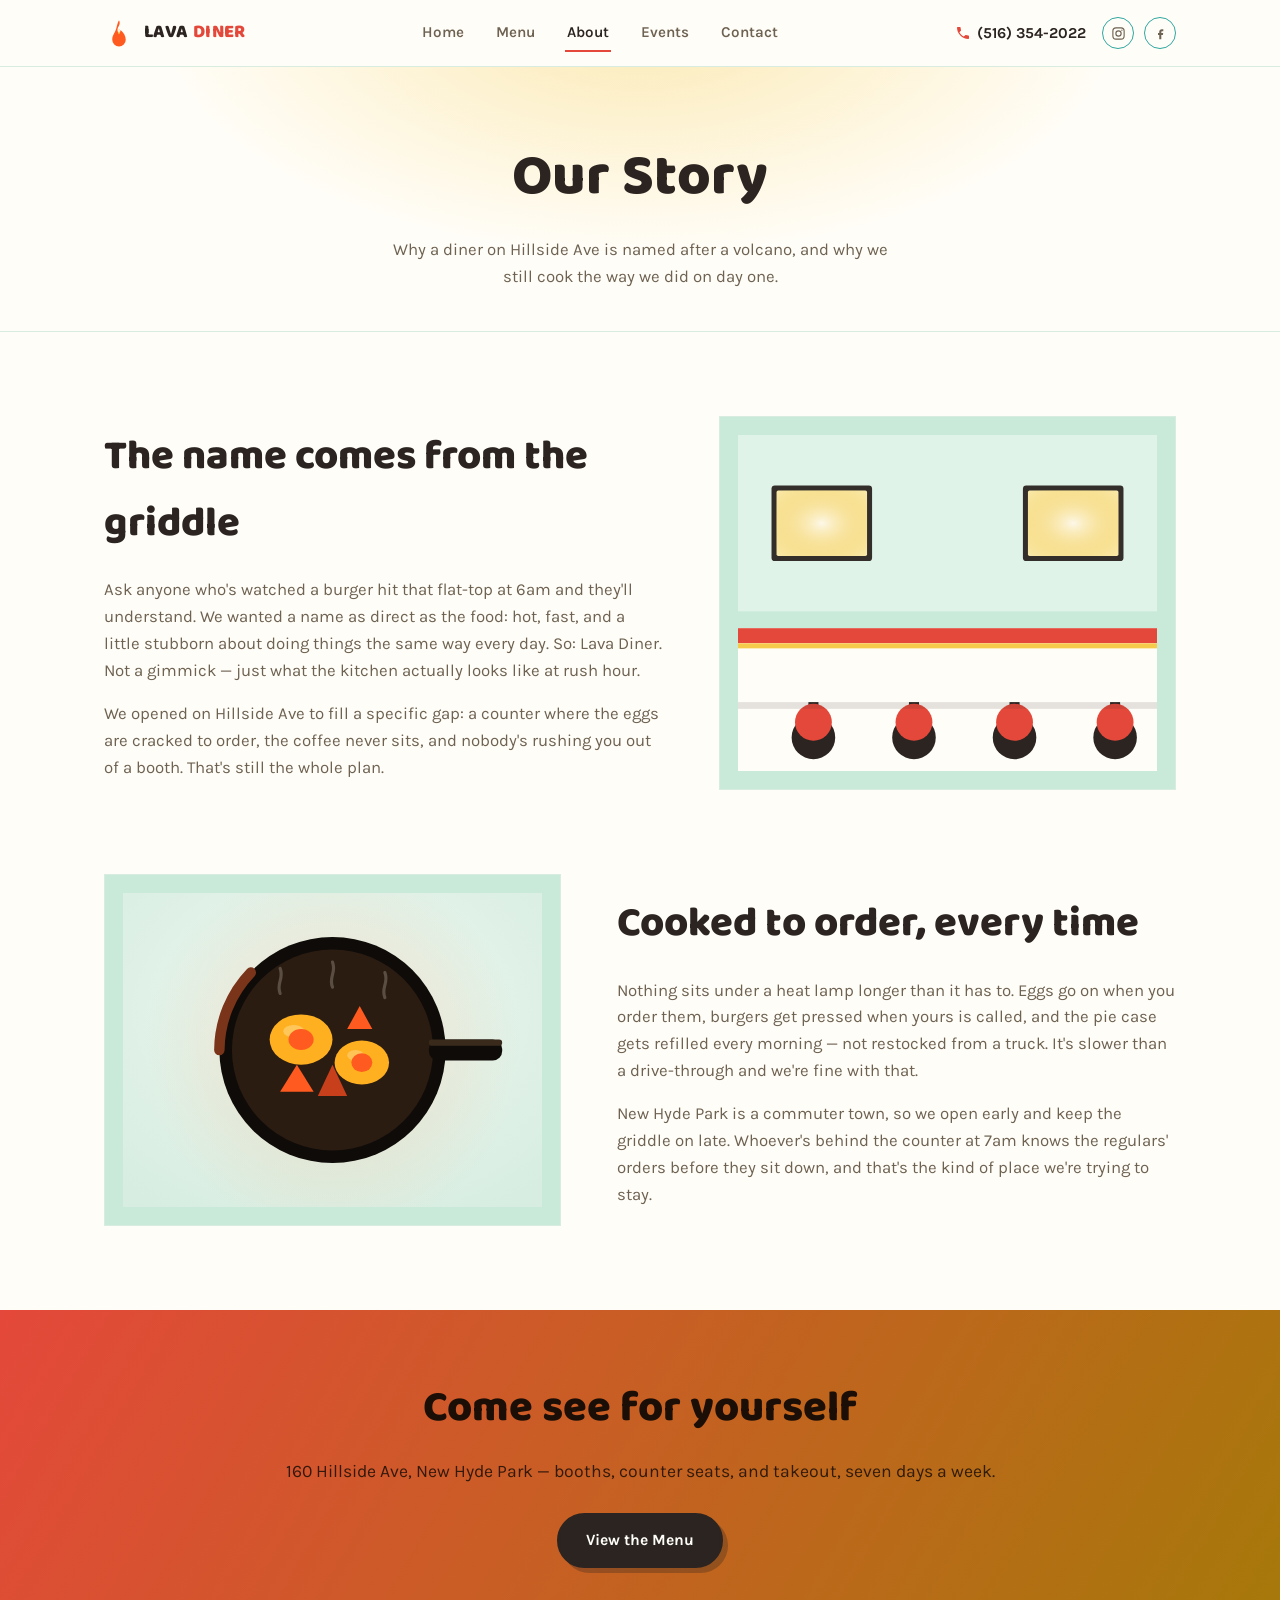
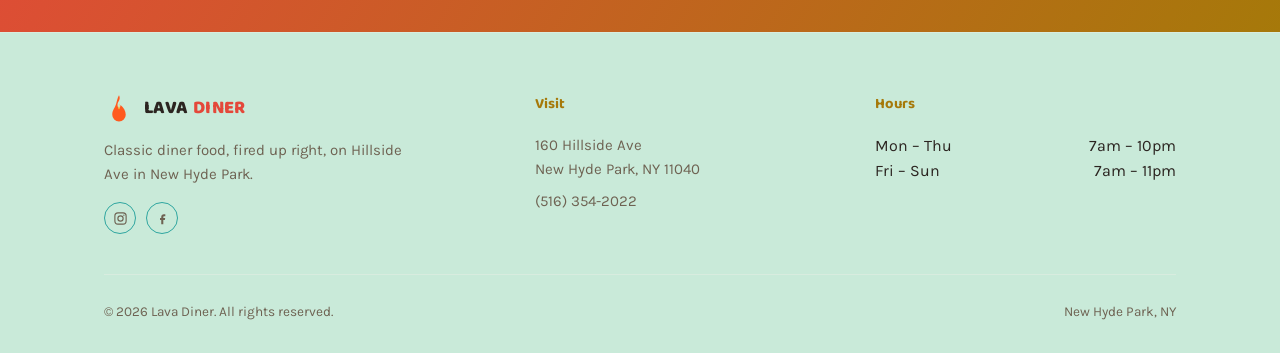
==== about.html @ 0162d8e3 "Add Lava Diner website — Sunshine Diner theme Static site for Lava Diner (160 Hillside Ave, New Hyde" ====
<!DOCTYPE html>
<html lang="en">
<head>
<meta charset="UTF-8">
<meta name="viewport" content="width=device-width, initial-scale=1.0">
<title>Our Story | Lava Diner</title>
<meta name="description" content="How Lava Diner started on Hillside Ave in New Hyde Park, NY, and why we still cook everything to order.">
<meta name="theme-color" content="#15100c">
<link rel="icon" type="image/svg+xml" href="favicon.svg">
<link rel="stylesheet" href="styles.css">
</head>
<body>

<header class="site-header">
  <div class="wrap">
    <a href="index.html" class="brand">
      <svg viewBox="0 0 40 40" fill="none" xmlns="http://www.w3.org/2000/svg">
        <path d="M20 3c3 6-2 8-2 13 0 3 2 5 2 5s2-2 2-5c4 3 7 8 7 13a9 9 0 1 1-18 0c0-6 3-8 5-14 1-3 2-9 4-12z" fill="#ff5a1f"/>
        <path d="M20 14c1.5 3-1 4-1 6.5a1 1 0 0 0 2 0c0-2.5-2-3.5-1-6.5z" fill="#ffb020"/>
      </svg>
      <span class="brand-name">LAVA <span>DINER</span></span>
    </a>

    <nav class="main-nav" id="main-nav" aria-label="Primary">
      <a href="index.html">Home</a>
      <a href="menu.html">Menu</a>
      <a href="about.html" aria-current="page">About</a>
      <a href="events.html">Events</a>
      <a href="index.html#contact">Contact</a>
    </nav>

    <div class="header-actions">
      <a class="header-phone" href="tel:+15163542022">
        <svg viewBox="0 0 24 24" fill="none"><path d="M6.6 10.8c1.4 2.8 3.8 5.2 6.6 6.6l2.2-2.2c.3-.3.7-.4 1-.2 1.1.4 2.3.6 3.6.6.6 0 1 .4 1 1V20c0 .6-.4 1-1 1C10.8 21 3 13.2 3 3.9c0-.6.4-1 1-1h3.4c.6 0 1 .4 1 1 0 1.3.2 2.5.6 3.6.1.4 0 .8-.2 1l-2.2 2.3z" fill="currentColor"/></svg>
        <span class="phone-text">(516) 354-2022</span>
      </a>
      <div class="social-row">
        <a href="https://instagram.com/" target="_blank" rel="noopener" aria-label="Lava Diner on Instagram">
          <svg viewBox="0 0 24 24" fill="none"><rect x="3" y="3" width="18" height="18" rx="5" stroke="currentColor" stroke-width="1.8"/><circle cx="12" cy="12" r="4.2" stroke="currentColor" stroke-width="1.8"/><circle cx="17.4" cy="6.6" r="1.1" fill="currentColor"/></svg>
        </a>
        <a href="https://facebook.com/" target="_blank" rel="noopener" aria-label="Lava Diner on Facebook">
          <svg viewBox="0 0 24 24" fill="none"><path d="M14 8.5h2.5V5.3h-2.5c-2.2 0-4 1.8-4 4v1.8H8v3.2h2v6.7h3.3v-6.7h2.5l.5-3.2h-3v-1.5c0-.6.5-1.1 1.7-1.1z" fill="currentColor"/></svg>
        </a>
      </div>
    </div>

    <button class="nav-toggle" aria-label="Toggle menu" aria-expanded="false" aria-controls="main-nav" onclick="var n=document.getElementById('main-nav'),open=n.classList.toggle('is-open');this.classList.toggle('is-open',open);this.setAttribute('aria-expanded',open)">
      <svg class="icon-menu" viewBox="0 0 24 24" fill="none"><path d="M4 6h16M4 12h16M4 18h16" stroke="currentColor" stroke-width="2" stroke-linecap="round"/></svg>
      <svg class="icon-close" viewBox="0 0 24 24" fill="none"><path d="M6 6l12 12M18 6L6 18" stroke="currentColor" stroke-width="2" stroke-linecap="round"/></svg>
    </button>
  </div>
</header>

<main>

  <section class="menu-hero">
    <div class="wrap">
      <h1>Our Story</h1>
      <p>Why a diner on Hillside Ave is named after a volcano, and why we still cook the way we did on day one.</p>
    </div>
  </section>

  <section class="section">
    <div class="wrap about-grid">
      <div class="about-copy">
        <h2 class="about-heading">The name comes from the griddle</h2>
        <p>Ask anyone who's watched a burger hit that flat-top at 6am and they'll understand. We wanted a name as direct as the food: hot, fast, and a little stubborn about doing things the same way every day. So: Lava Diner. Not a gimmick — just what the kitchen actually looks like at rush hour.</p>
        <p>We opened on Hillside Ave to fill a specific gap: a counter where the eggs are cracked to order, the coffee never sits, and nobody's rushing you out of a booth. That's still the whole plan.</p>
      </div>
      <div class="about-art">
        <img src="images/diner-interior.svg" alt="Illustration of the Lava Diner counter with stools facing a warm, glowing pass-through window">
      </div>
    </div>
  </section>

  <section class="section section--tight-top">
    <div class="wrap about-grid about-grid--reverse">
      <div class="about-art">
        <img src="images/dish-skillet.svg" alt="Cast-iron skillet with fried eggs, peppers, and onions">
      </div>
      <div class="about-copy">
        <h2 class="about-heading">Cooked to order, every time</h2>
        <p>Nothing sits under a heat lamp longer than it has to. Eggs go on when you order them, burgers get pressed when yours is called, and the pie case gets refilled every morning — not restocked from a truck. It's slower than a drive-through and we're fine with that.</p>
        <p>New Hyde Park is a commuter town, so we open early and keep the griddle on late. Whoever's behind the counter at 7am knows the regulars' orders before they sit down, and that's the kind of place we're trying to stay.</p>
      </div>
    </div>
  </section>

  <section class="cta-band">
    <div class="wrap">
      <h2>Come see for yourself</h2>
      <p>160 Hillside Ave, New Hyde Park — booths, counter seats, and takeout, seven days a week.</p>
      <a href="menu.html" class="btn btn-primary">View the Menu</a>
    </div>
  </section>

</main>

<footer class="site-footer">
  <div class="wrap">
    <div class="footer-grid">
      <div class="footer-brand">
        <a href="index.html" class="brand">
          <svg viewBox="0 0 40 40" fill="none" xmlns="http://www.w3.org/2000/svg">
            <path d="M20 3c3 6-2 8-2 13 0 3 2 5 2 5s2-2 2-5c4 3 7 8 7 13a9 9 0 1 1-18 0c0-6 3-8 5-14 1-3 2-9 4-12z" fill="#ff5a1f"/>
            <path d="M20 14c1.5 3-1 4-1 6.5a1 1 0 0 0 2 0c0-2.5-2-3.5-1-6.5z" fill="#ffb020"/>
          </svg>
          <span class="brand-name">LAVA <span>DINER</span></span>
        </a>
        <p>Classic diner food, fired up right, on Hillside Ave in New Hyde Park.</p>
        <div class="footer-social">
          <div class="social-row">
            <a href="https://instagram.com/" target="_blank" rel="noopener" aria-label="Lava Diner on Instagram">
              <svg viewBox="0 0 24 24" fill="none"><rect x="3" y="3" width="18" height="18" rx="5" stroke="currentColor" stroke-width="1.8"/><circle cx="12" cy="12" r="4.2" stroke="currentColor" stroke-width="1.8"/><circle cx="17.4" cy="6.6" r="1.1" fill="currentColor"/></svg>
            </a>
            <a href="https://facebook.com/" target="_blank" rel="noopener" aria-label="Lava Diner on Facebook">
              <svg viewBox="0 0 24 24" fill="none"><path d="M14 8.5h2.5V5.3h-2.5c-2.2 0-4 1.8-4 4v1.8H8v3.2h2v6.7h3.3v-6.7h2.5l.5-3.2h-3v-1.5c0-.6.5-1.1 1.7-1.1z" fill="currentColor"/></svg>
            </a>
          </div>
        </div>
      </div>
      <div class="footer-col">
        <h4>Visit</h4>
        <a href="https://www.google.com/maps/search/?api=1&query=160+Hillside+Ave+New+Hyde+Park+NY+11040" target="_blank" rel="noopener">160 Hillside Ave<br>New Hyde Park, NY 11040</a>
        <a href="tel:+15163542022">(516) 354-2022</a>
      </div>
      <div class="footer-col">
        <h4>Hours</h4>
        <div class="footer-hours-row"><span>Mon – Thu</span><span>7am – 10pm</span></div>
        <div class="footer-hours-row"><span>Fri – Sun</span><span>7am – 11pm</span></div>
      </div>
    </div>
    <div class="footer-bottom">
      <span>&copy; 2026 Lava Diner. All rights reserved.</span>
      <span>New Hyde Park, NY</span>
    </div>
  </div>
</footer>

</body>
</html>
---- styles.css ----
/* Lava Diner — shared styles */

@import url('https://fonts.googleapis.com/css2?family=Baloo+2:wght@500;600;700;800&family=Karla:wght@400;500;600;700;800&display=swap');

:root {
  /* "Sunshine Diner" — bright 1950s daytime Americana. Names kept
     as-is (char/cream/rust) so every rule below still works; only
     what they point to has changed. */
  --char: #fffdf7;
  --char-2: #c9ead9;
  --char-3: #e3f4ec;
  --ember: #e4483a;
  --molten: #a6790a;
  --rust: #2fa6a0;
  --rust-dim: #d8ecdf;
  --cream: #2b2420;
  --cream-dim: #6e6252;

  --ink: #2b2420;

  --font-display: 'Baloo 2', 'Segoe UI', sans-serif;
  --font-neon: 'Baloo 2', 'Segoe UI', sans-serif;
  --font-body: 'Karla', 'Segoe UI', sans-serif;

  color-scheme: light;
}

* { box-sizing: border-box; }

html { scroll-behavior: smooth; }

body {
  position: relative;
  margin: 0;
  background: var(--char);
  color: var(--cream);
  font-family: var(--font-body);
  font-size: 16px;
  line-height: 1.6;
  -webkit-font-smoothing: antialiased;
}

.site-header, main, .site-footer { position: relative; z-index: 1; }

img { max-width: 100%; display: block; }

a { color: inherit; }

.wrap {
  width: 100%;
  max-width: 1120px;
  margin: 0 auto;
  padding: 0 24px;
}

/* Focus visibility */
a:focus-visible,
button:focus-visible {
  outline: 2px solid var(--molten);
  outline-offset: 3px;
}

/* ---------- Header ---------- */

.site-header {
  position: sticky;
  top: 0;
  z-index: 40;
  background: rgba(255, 253, 247, 0.92);
  backdrop-filter: blur(6px);
  border-bottom: 1px solid var(--rust-dim);
}

.site-header .wrap {
  display: flex;
  align-items: center;
  justify-content: space-between;
  gap: 20px;
  padding-top: 14px;
  padding-bottom: 14px;
}

.brand {
  display: flex;
  align-items: center;
  gap: 10px;
  text-decoration: none;
  flex-shrink: 0;
}

.brand svg { width: 30px; height: 30px; }

.brand-name {
  font-family: var(--font-display);
  font-weight: 800;
  font-size: 1.15rem;
  letter-spacing: 0.02em;
  color: var(--cream);
}

.brand-name span { color: var(--ember); }

.main-nav {
  display: flex;
  align-items: center;
  gap: 28px;
}

.main-nav a {
  text-decoration: none;
  color: var(--cream-dim);
  font-weight: 600;
  font-size: 0.95rem;
  padding: 6px 2px;
  border-bottom: 2px solid transparent;
  transition: color 0.15s ease, border-color 0.15s ease;
}

.main-nav a:hover,
.main-nav a[aria-current="page"] {
  color: var(--cream);
  border-color: var(--ember);
}

.header-actions {
  display: flex;
  align-items: center;
  gap: 16px;
  flex-shrink: 0;
}

.header-phone {
  display: flex;
  align-items: center;
  gap: 6px;
  text-decoration: none;
  color: var(--cream);
  font-weight: 700;
  font-size: 0.95rem;
  white-space: nowrap;
}

.header-phone svg { width: 16px; height: 16px; color: var(--ember); flex-shrink: 0; }

.social-row {
  display: flex;
  gap: 10px;
}

.social-row a {
  display: flex;
  align-items: center;
  justify-content: center;
  width: 32px;
  height: 32px;
  border-radius: 50%;
  border: 1px solid var(--rust);
  color: var(--cream-dim);
  text-decoration: none;
  transition: border-color 0.15s ease, color 0.15s ease, background 0.15s ease;
}

.social-row a:hover {
  border-color: var(--ember);
  color: var(--char);
  background: var(--ember);
}

.social-row svg { width: 15px; height: 15px; }

.nav-toggle {
  display: none;
  background: none;
  border: 1px solid var(--rust);
  border-radius: 6px;
  color: var(--cream);
  width: 40px;
  height: 40px;
  align-items: center;
  justify-content: center;
  flex-shrink: 0;
}

.nav-toggle svg { width: 20px; height: 20px; }

/* ---------- Buttons ---------- */

.btn {
  display: inline-flex;
  align-items: center;
  gap: 8px;
  padding: 12px 26px;
  border-radius: 999px;
  font-weight: 700;
  font-size: 0.98rem;
  text-decoration: none;
  border: 3px solid var(--ink);
  cursor: pointer;
  transition: transform 0.12s ease, box-shadow 0.12s ease, background 0.15s ease, color 0.15s ease;
}

.btn:active { transform: translate(3px, 3px); box-shadow: none !important; }

.btn-primary {
  background: var(--ember);
  color: var(--char);
  box-shadow: 4px 4px 0 var(--ink);
}

.btn-primary:hover {
  background: #c93a2d;
  box-shadow: 5px 5px 0 var(--ink);
}

.btn-outline {
  background: var(--char);
  border-color: var(--ink);
  color: var(--ink);
  box-shadow: 4px 4px 0 var(--rust);
}

.btn-outline:hover {
  background: var(--char-3);
  box-shadow: 5px 5px 0 var(--rust);
}

/* ---------- Hero ---------- */

.hero {
  position: relative;
  overflow: hidden;
  padding: 88px 0 64px;
  background: var(--char-2);
  border-bottom: 1px solid var(--rust-dim);
}

.hero .wrap {
  position: relative;
  z-index: 1;
  text-align: center;
  display: flex;
  flex-direction: column;
  align-items: center;
}

/* A vintage badge patch, not a glowing sign — thick outline, flat
   offset shadow, a little crooked, like it was stamped on. */
.sign-board {
  position: relative;
  display: inline-block;
  padding: 34px 50px 28px;
  background: var(--char);
  border: 4px solid var(--ink);
  border-radius: 40px;
  transform: rotate(-2deg);
  box-shadow: 8px 8px 0 var(--ember);
  margin-bottom: 14px;
  animation: badge-pop 0.5s cubic-bezier(.26,1.6,.5,1) 1;
}

.hero h1 {
  margin: 0;
  display: flex;
  flex-direction: column;
  align-items: center;
  line-height: 0.9;
}

.sign-script {
  font-family: var(--font-neon);
  font-weight: 800;
  font-size: clamp(2.6rem, 6.4vw, 4.6rem);
  letter-spacing: -0.01em;
  color: var(--ember);
}

.sign-block {
  font-family: var(--font-display);
  font-weight: 600;
  font-size: clamp(1rem, 2.4vw, 1.5rem);
  letter-spacing: 0.14em;
  color: var(--ink);
  margin-top: 4px;
}

@keyframes badge-pop {
  0%   { opacity: 0; transform: rotate(-2deg) scale(0.82); }
  65%  { opacity: 1; transform: rotate(-2deg) scale(1.05); }
  100% { opacity: 1; transform: rotate(-2deg) scale(1); }
}

@media (prefers-reduced-motion: reduce) {
  .sign-board { animation: none; }
}

.hero-tagline {
  max-width: 46ch;
  margin: 22px 0 34px;
  font-size: 1.2rem;
  color: var(--cream-dim);
}

.hero-ctas {
  display: flex;
  gap: 16px;
  flex-wrap: wrap;
  justify-content: center;
}

/* Checker strip — a nod to the tile at the foot of every counter */
.checker-strip {
  height: 14px;
  background-image:
    linear-gradient(45deg, var(--ember) 25%, transparent 25%, transparent 75%, var(--ember) 75%),
    linear-gradient(45deg, var(--ember) 25%, var(--char) 25%, var(--char) 75%, var(--ember) 75%);
  background-size: 14px 14px;
  background-position: 0 0, 7px 7px;
  border-bottom: 1px solid var(--rust-dim);
}

/* ---------- Info bar (a plain door-sign strip, not a feature grid) ---------- */

.info-strip {
  border-bottom: 1px solid var(--rust-dim);
  background: var(--char-2);
}

.info-bar {
  display: flex;
  flex-wrap: wrap;
  align-items: center;
  gap: 0;
  padding: 18px 0;
}

.info-seg {
  padding: 6px 28px;
  border-left: 1px solid var(--rust-dim);
  font-size: 0.95rem;
  color: var(--cream-dim);
}

.info-seg:first-child { border-left: none; padding-left: 0; }

.info-seg a { color: var(--cream); text-decoration: none; font-weight: 600; }
.info-seg a:hover { color: var(--molten); text-decoration: underline; text-decoration-color: var(--rust); }

.info-status {
  display: inline-flex;
  align-items: center;
  gap: 9px;
  font-weight: 700;
  color: var(--cream);
}

.status-dot {
  width: 9px;
  height: 9px;
  border-radius: 50%;
  background: var(--cream-dim);
  flex-shrink: 0;
}

.status-dot.is-open {
  background: #5fbf6f;
  box-shadow: 0 0 8px rgba(95, 191, 111, 0.7);
}

.status-dot.is-closed {
  background: var(--ember);
  box-shadow: 0 0 8px rgba(228, 72, 58, 0.6);
}

/* ---------- Section shared ---------- */

.section {
  padding: 84px 0;
}

.section--tight-top {
  padding-top: 0;
}

.section-head {
  display: flex;
  align-items: flex-end;
  justify-content: space-between;
  gap: 20px;
  margin-bottom: 40px;
  border-bottom: 1px solid var(--rust-dim);
  padding-bottom: 20px;
}

.section-head h2 {
  font-family: var(--font-display);
  font-weight: 800;
  font-size: clamp(1.8rem, 3.4vw, 2.6rem);
  margin: 0;
  color: var(--cream);
}

.section-head p {
  margin: 8px 0 0;
  color: var(--cream-dim);
  max-width: 50ch;
}

.section-link {
  text-decoration: none;
  font-weight: 700;
  color: var(--ember);
  white-space: nowrap;
  padding-bottom: 4px;
  border-bottom: 2px solid var(--ember);
}

.section-link:hover { color: var(--molten); border-color: var(--molten); }

/* ---------- About ---------- */

.about-grid {
  display: grid;
  grid-template-columns: 1.1fr 0.9fr;
  gap: 56px;
  align-items: center;
}

.about-grid--reverse { grid-template-columns: 0.9fr 1.1fr; }

.about-heading {
  font-family: var(--font-display);
  font-weight: 800;
  font-size: clamp(1.8rem, 3.4vw, 2.6rem);
  margin: 0 0 20px;
  color: var(--cream);
}

.about-copy p {
  color: var(--cream-dim);
  font-size: 1.05rem;
  margin: 0 0 16px;
}

.about-copy p:last-child { margin-bottom: 0; }

.about-copy strong { color: var(--cream); }

.about-art {
  border: 1px solid var(--rust-dim);
  background: var(--char-2);
  padding: 18px;
}

/* ---------- Gallery ---------- */

.gallery-grid {
  display: grid;
  grid-template-columns: 1.3fr 1fr 1fr;
  grid-template-rows: 200px 200px;
  gap: 18px;
}

.gallery-item:nth-child(1) { grid-column: 1; grid-row: 1 / span 2; }
.gallery-item:nth-child(2) { grid-column: 2; grid-row: 1; }
.gallery-item:nth-child(3) { grid-column: 3; grid-row: 1; }
.gallery-item:nth-child(4) { grid-column: 2 / span 2; grid-row: 2; }

.gallery-item {
  display: flex;
  flex-direction: column;
  background: var(--char-2);
  border: 2px solid var(--ink);
  overflow: hidden;
  transition: box-shadow 0.15s ease, transform 0.15s ease;
}

.gallery-item:hover {
  box-shadow: 6px 6px 0 var(--ember);
  transform: translate(-3px, -3px);
}

.gallery-item img {
  width: 100%;
  flex: 1;
  min-height: 0;
  object-fit: cover;
}

/* Crops in on studio product shots (white backdrop) so they don't
   leave a bright, out-of-place margin against the dark tile. */
.img-zoom { transform: scale(3.2); }
.img-zoom-sm { transform: scale(1.35); }
.img-zoom-md { transform: scale(1.6); }
.menu-category-image--shake {
  background-image: url('images/Milkshake.jpg');
  background-size: 460% auto;
  background-position: 50% 22%;
  background-repeat: no-repeat;
}

.gallery-cap {
  padding: 14px 16px;
  font-weight: 600;
  font-size: 0.92rem;
  color: var(--cream-dim);
  border-top: 1px solid var(--rust-dim);
}

/* ---------- Menu teaser (home) ---------- */

.menu-teaser {
  background: var(--char-2);
  border-top: 1px solid var(--rust-dim);
  border-bottom: 1px solid var(--rust-dim);
}

.teaser-grid {
  display: grid;
  grid-template-columns: repeat(3, 1fr);
  gap: 0;
}

.teaser-col {
  padding: 40px 36px;
  border-left: 1px solid var(--rust-dim);
}

.teaser-col:first-child { border-left: none; }

.teaser-col h3 {
  font-family: var(--font-display);
  font-weight: 700;
  font-size: 1.05rem;
  margin: 0 0 16px;
  color: var(--molten);
}

.teaser-list {
  list-style: none;
  margin: 0;
  padding: 0;
}

.teaser-list li {
  display: flex;
  justify-content: space-between;
  gap: 10px;
  padding: 9px 0;
  border-bottom: 1px dashed var(--rust-dim);
  font-size: 0.94rem;
  color: var(--cream-dim);
}

.teaser-list li:last-child { border-bottom: none; }

.teaser-list .price {
  color: var(--cream);
  font-weight: 700;
  white-space: nowrap;
}

/* ---------- CTA band ---------- */

.cta-band {
  background: linear-gradient(120deg, var(--ember), var(--molten));
  color: #1a0e07;
  text-align: center;
  padding: 64px 0;
}

.cta-band h2 {
  font-family: var(--font-display);
  font-weight: 800;
  font-size: clamp(1.8rem, 4vw, 2.7rem);
  margin: 0 0 14px;
}

.cta-band p {
  margin: 0 0 28px;
  font-size: 1.1rem;
  opacity: 0.85;
}

.cta-band .btn-primary {
  background: var(--ink);
  color: var(--char);
  border-color: var(--ink);
  box-shadow: 5px 5px 0 rgba(43, 36, 32, 0.3);
}

.cta-band .btn-primary:hover { background: #40352c; }

/* ---------- Footer ---------- */

.site-footer {
  padding: 60px 0 30px;
  background: var(--char-2);
  border-top: 1px solid var(--rust-dim);
}

.footer-grid {
  display: grid;
  grid-template-columns: 1.3fr 1fr 1fr;
  gap: 40px;
  padding-bottom: 40px;
  border-bottom: 1px solid var(--rust-dim);
}

.footer-brand .brand { margin-bottom: 14px; }

.footer-brand p {
  color: var(--cream-dim);
  max-width: 34ch;
  font-size: 0.94rem;
}

.footer-col h4 {
  font-family: var(--font-display);
  font-weight: 700;
  font-size: 0.92rem;
  color: var(--molten);
  margin: 0 0 16px;
}

.footer-col p, .footer-col a {
  display: block;
  color: var(--cream-dim);
  text-decoration: none;
  font-size: 0.94rem;
  margin: 0 0 8px;
}

.footer-col a:hover { color: var(--ember); }

.footer-hours-row {
  display: flex;
  justify-content: space-between;
  gap: 10px;
}

.footer-social {
  display: flex;
  gap: 10px;
  margin-top: 16px;
}

.footer-bottom {
  padding-top: 26px;
  display: flex;
  justify-content: space-between;
  gap: 16px;
  flex-wrap: wrap;
  color: var(--cream-dim);
  font-size: 0.85rem;
}

/* ---------- Menu page ---------- */

.menu-hero {
  padding: 64px 0 40px;
  text-align: center;
  border-bottom: 1px solid var(--rust-dim);
  background: radial-gradient(ellipse 800px 400px at 50% -20%, rgba(242, 183, 5, 0.28), transparent 60%), var(--char);
}

.menu-hero h1 {
  font-family: var(--font-display);
  font-weight: 800;
  font-size: clamp(2.4rem, 5vw, 3.6rem);
  margin: 0 0 14px;
  color: var(--cream);
}

.menu-hero p {
  color: var(--cream-dim);
  max-width: 50ch;
  margin: 0 auto;
  font-size: 1.05rem;
}

.menu-jump {
  display: flex;
  gap: 10px;
  flex-wrap: wrap;
  justify-content: center;
  margin-top: 28px;
}

.menu-jump a {
  text-decoration: none;
  color: var(--cream-dim);
  border: 1px solid var(--rust);
  padding: 8px 16px;
  border-radius: 999px;
  font-size: 0.88rem;
  font-weight: 600;
  transition: color 0.15s ease, border-color 0.15s ease, background 0.15s ease;
}

.menu-jump a:hover {
  color: var(--char);
  background: var(--molten);
  border-color: var(--molten);
}

.menu-body {
  padding: 60px 0 90px;
}

.menu-category {
  margin-bottom: 56px;
  scroll-margin-top: 90px;
}

.menu-category-image {
  height: 280px;
  margin-bottom: 22px;
  border: 2px solid var(--ink);
  overflow: hidden;
}

.menu-category-image img {
  width: 100%;
  height: 100%;
  object-fit: cover;
}

.menu-category-head {
  display: flex;
  align-items: baseline;
  justify-content: space-between;
  gap: 20px;
  border-bottom: 2px solid var(--rust);
  padding-bottom: 12px;
  margin-bottom: 22px;
}

.menu-category-head h2 {
  font-family: var(--font-display);
  font-weight: 800;
  font-size: 1.5rem;
  margin: 0;
  color: var(--molten);
  letter-spacing: 0.02em;
  display: flex;
  align-items: center;
  gap: 12px;
}

.menu-category-head h2 svg {
  width: 26px;
  height: 26px;
  color: var(--ember);
  flex-shrink: 0;
}

.menu-category-note {
  color: var(--cream-dim);
  font-size: 0.88rem;
  font-style: italic;
}

.menu-items {
  display: grid;
  grid-template-columns: 1fr 1fr;
  gap: 8px 48px;
}

.menu-item {
  padding: 14px 0;
  border-bottom: 1px dashed var(--rust-dim);
}

.menu-item-row {
  display: flex;
  align-items: baseline;
  gap: 8px;
}

.menu-item-name {
  font-weight: 700;
  color: var(--cream);
  font-size: 1.02rem;
  white-space: nowrap;
}

.menu-item-leader {
  flex: 1;
  border-bottom: 2px dotted var(--rust);
  transform: translateY(-4px);
}

.menu-item-price {
  font-weight: 700;
  color: var(--ember);
  white-space: nowrap;
}

.menu-item-desc {
  margin: 5px 0 0;
  color: var(--cream-dim);
  font-size: 0.9rem;
}

.event-list {
  display: flex;
  flex-direction: column;
}

.event-item {
  display: grid;
  grid-template-columns: 170px 1fr;
  gap: 24px;
  padding: 22px 0;
  border-bottom: 1px dashed var(--rust-dim);
}

.event-item:last-child { border-bottom: none; }

.event-when {
  font-family: var(--font-display);
  font-weight: 800;
  color: var(--molten);
  font-size: 0.92rem;
  letter-spacing: 0.02em;
  line-height: 1.4;
}

.event-info h3 {
  margin: 0 0 6px;
  font-family: var(--font-display);
  font-weight: 700;
  font-size: 1.15rem;
  color: var(--cream);
}

.event-info p {
  margin: 0;
  color: var(--cream-dim);
  font-size: 0.95rem;
}

.menu-note-block .note-link { color: var(--molten); font-weight: 600; }

.menu-note-block {
  margin-top: 40px;
  padding: 22px 26px;
  border: 1px solid var(--rust-dim);
  background: var(--char-2);
  color: var(--cream-dim);
  font-size: 0.92rem;
}

/* ---------- Responsive ---------- */

@media (max-width: 880px) {
  .main-nav {
    display: none;
    position: absolute;
    top: 100%;
    left: 0;
    right: 0;
    flex-direction: column;
    align-items: stretch;
    gap: 0;
    background: var(--char-2);
    border-bottom: 1px solid var(--rust-dim);
    padding: 6px 24px 12px;
    box-shadow: 0 12px 24px rgba(0, 0, 0, 0.35);
  }
  .main-nav.is-open { display: flex; }
  .main-nav a {
    padding: 13px 0;
    border-bottom: 1px solid var(--rust-dim);
  }
  .main-nav a:last-child { border-bottom: none; }
  .nav-toggle { display: flex; }
  .nav-toggle .icon-close { display: none; }
  .nav-toggle.is-open .icon-menu { display: none; }
  .nav-toggle.is-open .icon-close { display: block; }
  .about-grid, .about-grid--reverse { grid-template-columns: 1fr; }
  .about-art { order: -1; }
  .gallery-grid { grid-template-columns: repeat(2, 1fr); grid-template-rows: none; }
  .gallery-item:nth-child(1),
  .gallery-item:nth-child(2),
  .gallery-item:nth-child(3),
  .gallery-item:nth-child(4) { grid-column: auto; grid-row: auto; }
  .gallery-item img { aspect-ratio: 4 / 3; flex: none; }
  .teaser-grid { grid-template-columns: 1fr; }
  .teaser-col { border-left: none; border-top: 1px solid var(--rust-dim); }
  .teaser-col:first-child { border-top: none; }
  .info-bar { flex-direction: column; align-items: flex-start; gap: 4px; padding: 20px 0; }
  .info-seg, .info-status { border-left: none; padding-left: 0; }
  .footer-grid { grid-template-columns: 1fr; gap: 30px; }
  .menu-items { grid-template-columns: 1fr; }
  .event-item { grid-template-columns: 1fr; gap: 6px; }
  .header-phone span.phone-text { display: none; }
}

@media (max-width: 520px) {
  .gallery-grid { grid-template-columns: 1fr; }
  .hero { padding: 64px 0 48px; }
  .sign-board { padding: 28px 30px 24px; }
  .section { padding: 60px 0; }
}

@media (prefers-reduced-motion: reduce) {
  html { scroll-behavior: auto; }
  * { transition: none !important; }
}
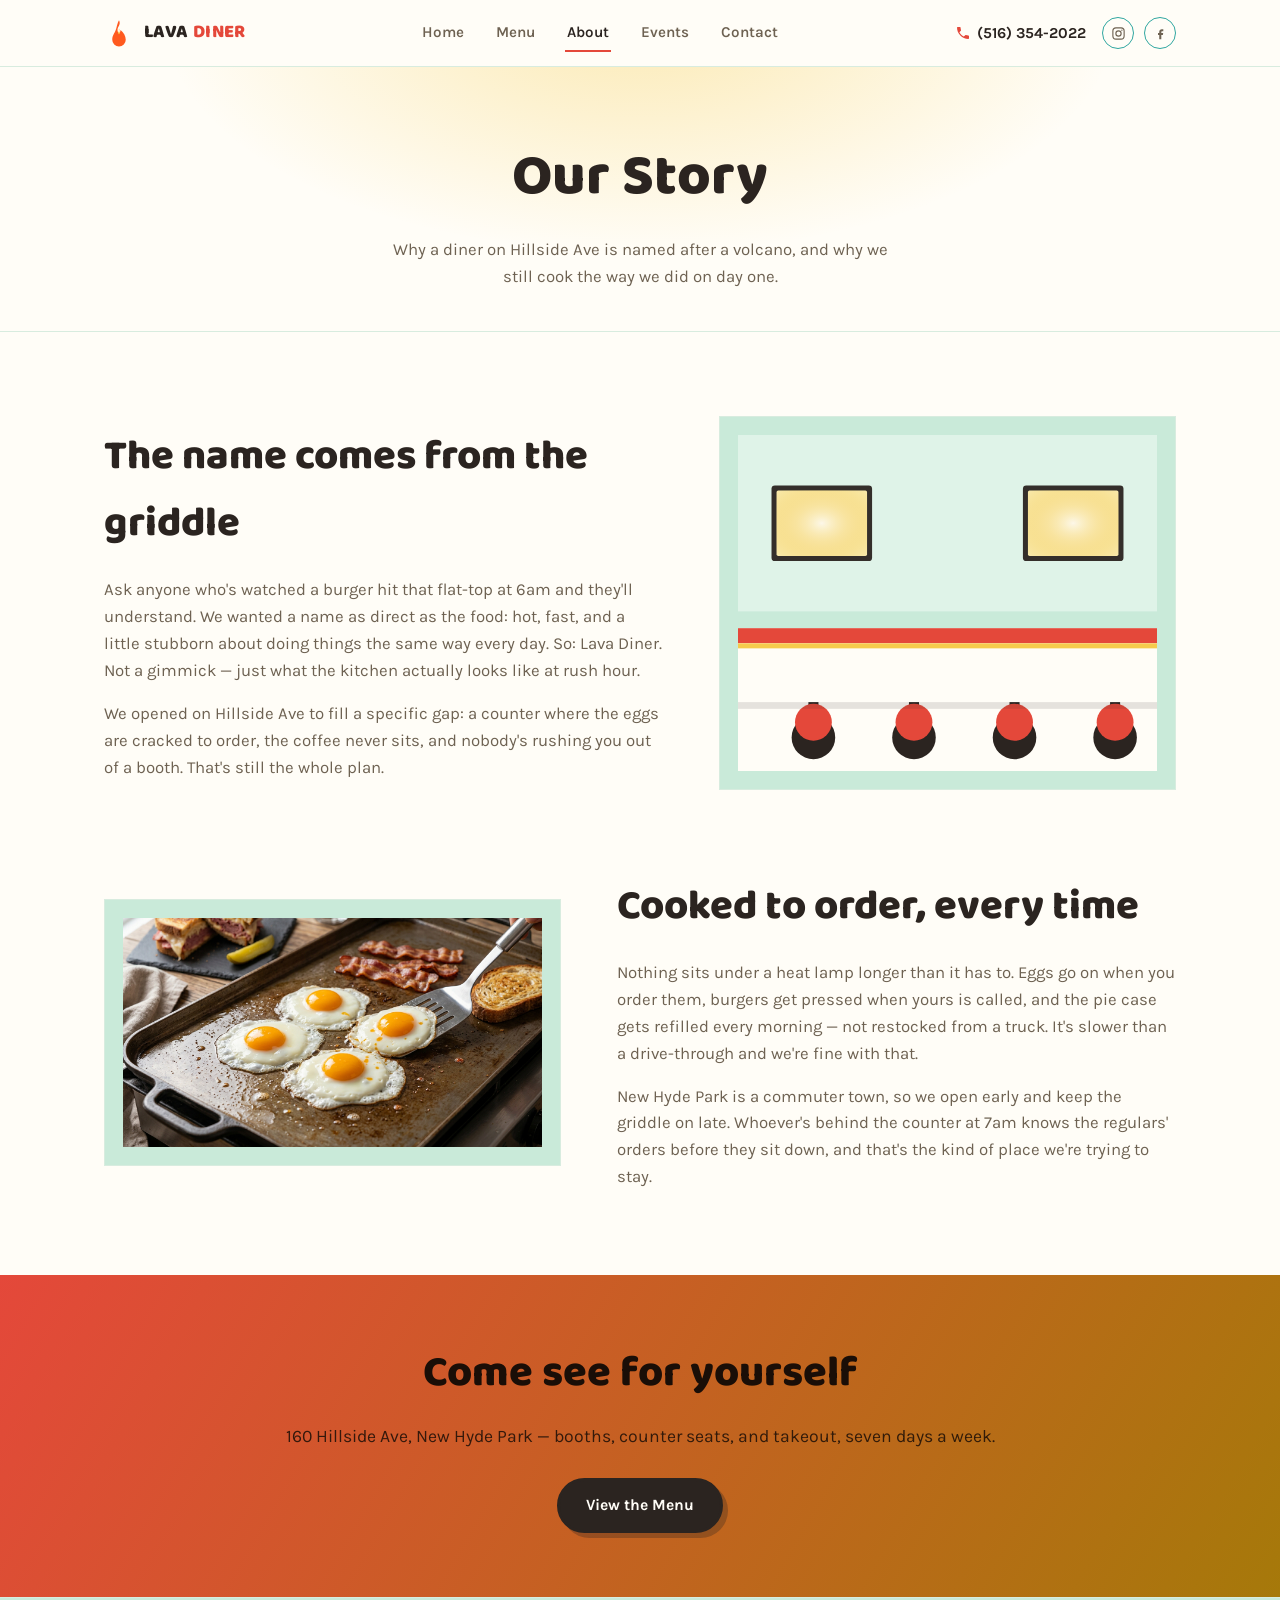
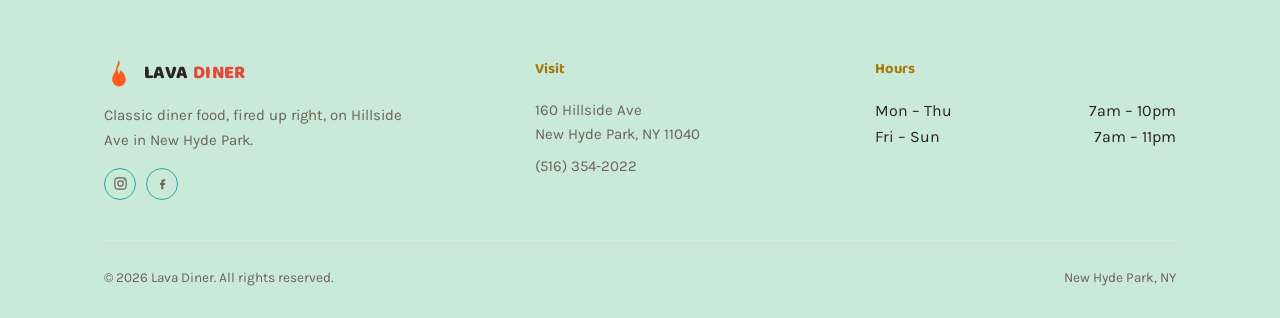
==== commit 9f4ec257: "Add food images to About and Events pages Swap the About page's illustrated skillet for a real gridd" ====
--- a/about.html
+++ b/about.html
@@ -76,7 +76,7 @@
   <section class="section section--tight-top">
     <div class="wrap about-grid about-grid--reverse">
       <div class="about-art">
-        <img src="images/dish-skillet.svg" alt="Cast-iron skillet with fried eggs, peppers, and onions">
+        <img src="images/Eggs.jpg" alt="Eggs frying on the griddle with bacon and toast">
       </div>
       <div class="about-copy">
         <h2 class="about-heading">Cooked to order, every time</h2>
--- a/styles.css
+++ b/styles.css
@@ -329,6 +329,7 @@
   display: flex;
   flex-wrap: wrap;
   align-items: center;
+  justify-content: center;
   gap: 0;
   padding: 18px 0;
 }
@@ -486,17 +487,9 @@
   object-fit: cover;
 }
 
-/* Crops in on studio product shots (white backdrop) so they don't
-   leave a bright, out-of-place margin against the dark tile. */
-.img-zoom { transform: scale(3.2); }
-.img-zoom-sm { transform: scale(1.35); }
+/* Crops in on illustrations that have generous built-in padding, so
+   they don't float small in the middle of an otherwise-empty frame. */
 .img-zoom-md { transform: scale(1.6); }
-.menu-category-image--shake {
-  background-image: url('images/Milkshake.jpg');
-  background-size: 460% auto;
-  background-position: 50% 22%;
-  background-repeat: no-repeat;
-}
 
 .gallery-cap {
   padding: 14px 16px;
@@ -707,22 +700,92 @@
   padding: 60px 0 90px;
 }
 
+.menu-group-head {
+  text-align: center;
+  padding: 10px 0 40px;
+  scroll-margin-top: 90px;
+}
+
+.menu-group-head:not(:first-child) {
+  margin-top: 20px;
+  padding-top: 50px;
+  border-top: 1px solid var(--rust-dim);
+}
+
+.menu-group-head h2 {
+  font-family: var(--font-display);
+  font-weight: 800;
+  font-size: clamp(1.8rem, 4vw, 2.8rem);
+  margin: 0 0 10px;
+  color: var(--cream);
+}
+
+.menu-group-head p {
+  color: var(--cream-dim);
+  max-width: 52ch;
+  margin: 0 auto;
+  font-size: 1rem;
+}
+
+.menu-subcategory-head {
+  border-bottom: 2px solid var(--rust);
+  padding-bottom: 10px;
+  margin-bottom: 18px;
+}
+
+.menu-subcategory-head h3 {
+  font-family: var(--font-display);
+  font-weight: 700;
+  font-size: 1.15rem;
+  margin: 0;
+  color: var(--molten);
+  letter-spacing: 0.02em;
+}
+
+.menu-subcategory-note {
+  display: block;
+  font-style: italic;
+  font-weight: 400;
+  font-size: 0.82rem;
+  color: var(--cream-dim);
+  margin-top: 3px;
+  letter-spacing: 0;
+}
+
+.menu-columns {
+  display: grid;
+  grid-template-columns: 1fr 1fr;
+  gap: 0 56px;
+}
+
+.menu-columns .menu-items {
+  grid-template-columns: 1fr;
+}
+
+.menu-subcategory {
+  padding-bottom: 34px;
+  margin-bottom: 34px;
+  border-bottom: 1px solid var(--rust-dim);
+  scroll-margin-top: 90px;
+}
+
+.menu-subcategory-media {
+  width: 100%;
+  height: 170px;
+  margin-bottom: 16px;
+  border: 2px solid var(--ink);
+  overflow: hidden;
+}
+
+.menu-subcategory-media img {
+  width: 100%;
+  height: 100%;
+  object-fit: cover;
+}
+
 .menu-category {
   margin-bottom: 56px;
   scroll-margin-top: 90px;
-}
-
-.menu-category-image {
-  height: 280px;
-  margin-bottom: 22px;
-  border: 2px solid var(--ink);
-  overflow: hidden;
-}
-
-.menu-category-image img {
-  width: 100%;
-  height: 100%;
-  object-fit: cover;
 }
 
 .menu-category-head {
@@ -809,13 +872,27 @@
 
 .event-item {
   display: grid;
-  grid-template-columns: 170px 1fr;
-  gap: 24px;
+  grid-template-columns: 90px 150px 1fr;
+  gap: 20px;
   padding: 22px 0;
   border-bottom: 1px dashed var(--rust-dim);
+  align-items: start;
 }
 
 .event-item:last-child { border-bottom: none; }
+
+.event-media {
+  width: 90px;
+  height: 90px;
+  border: 2px solid var(--ink);
+  overflow: hidden;
+}
+
+.event-media img {
+  width: 100%;
+  height: 100%;
+  object-fit: cover;
+}
 
 .event-when {
   font-family: var(--font-display);
@@ -873,6 +950,7 @@
     padding: 13px 0;
     border-bottom: 1px solid var(--rust-dim);
   }
+  .menu-columns { grid-template-columns: 1fr; }
   .main-nav a:last-child { border-bottom: none; }
   .nav-toggle { display: flex; }
   .nav-toggle .icon-close { display: none; }
@@ -889,11 +967,12 @@
   .teaser-grid { grid-template-columns: 1fr; }
   .teaser-col { border-left: none; border-top: 1px solid var(--rust-dim); }
   .teaser-col:first-child { border-top: none; }
-  .info-bar { flex-direction: column; align-items: flex-start; gap: 4px; padding: 20px 0; }
+  .info-bar { flex-direction: column; align-items: center; gap: 4px; padding: 20px 0; }
   .info-seg, .info-status { border-left: none; padding-left: 0; }
   .footer-grid { grid-template-columns: 1fr; gap: 30px; }
   .menu-items { grid-template-columns: 1fr; }
-  .event-item { grid-template-columns: 1fr; gap: 6px; }
+  .event-item { grid-template-columns: 1fr; gap: 10px; }
+  .event-media { width: 100%; height: 150px; }
   .header-phone span.phone-text { display: none; }
 }
 
